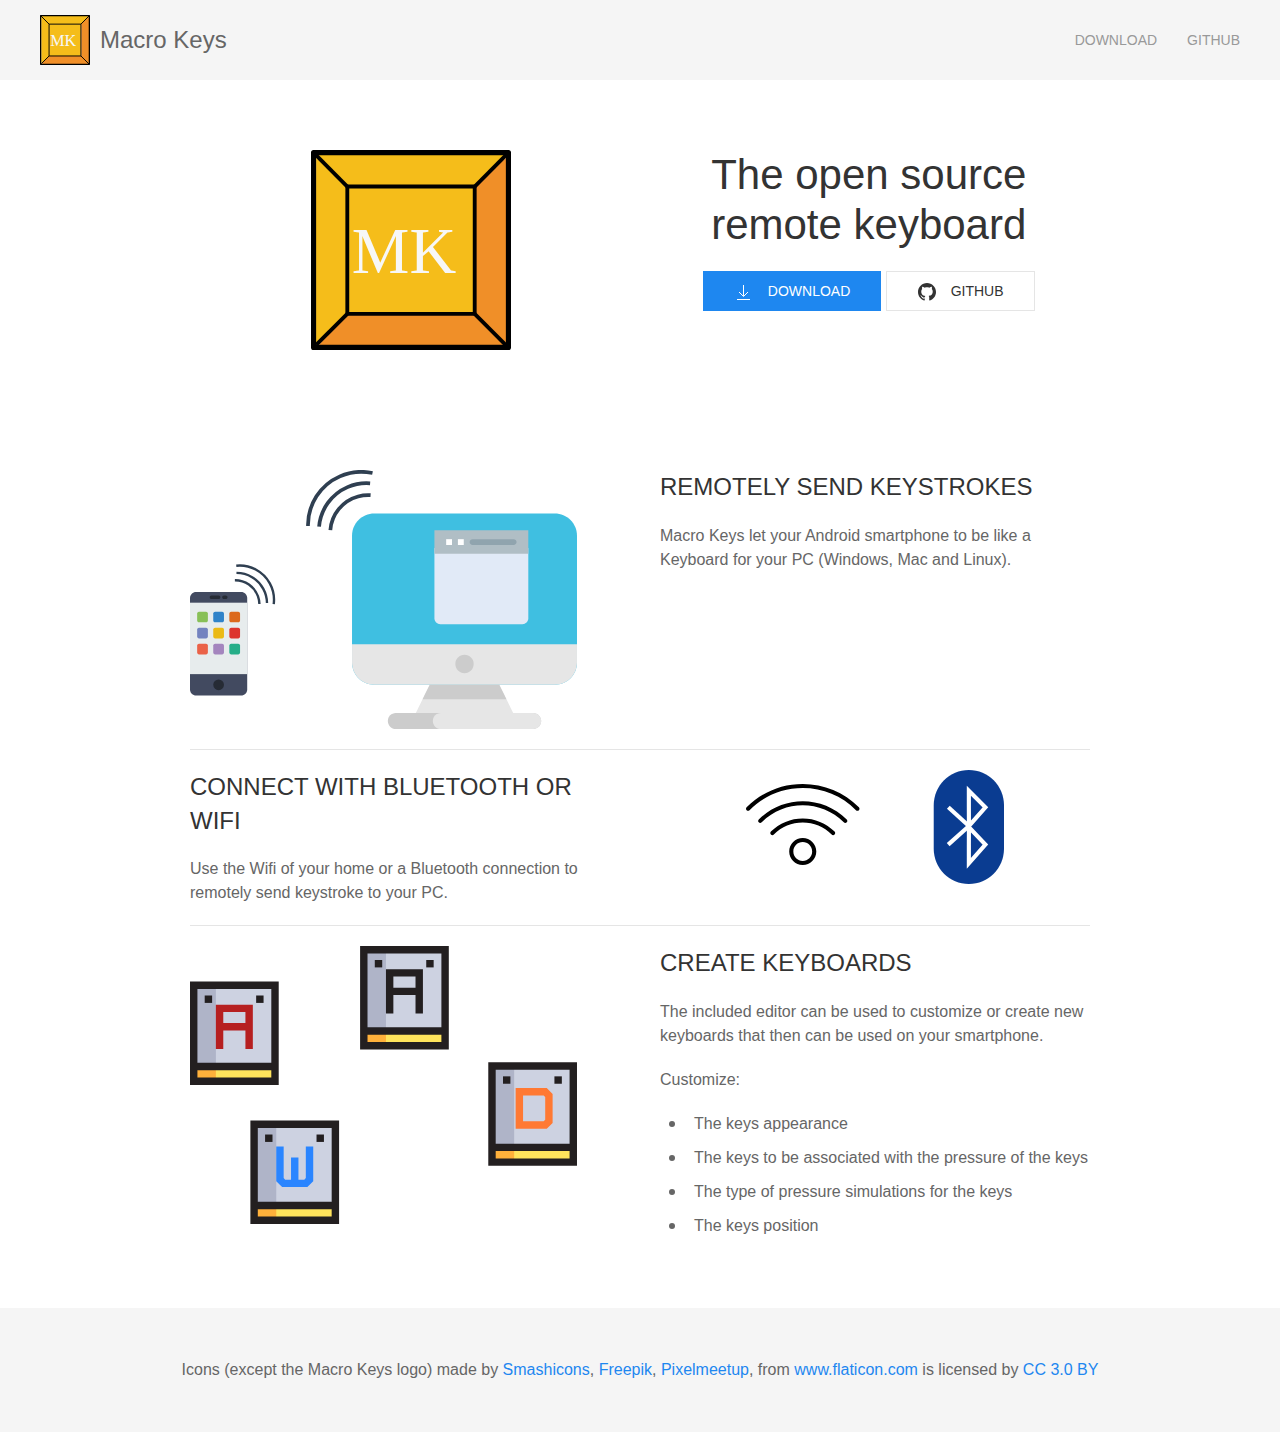
==== index.html @ ec8d1be9 "Fixed margin between images and text on smartphones" ====
<!DOCTYPE html>

<html>

<head>
	<meta name="viewport" content="width=device-width, initial-scale=1">

	<!-- UIkit CSS -->
	<link rel="stylesheet" href="uikit-3.1.4/css/uikit.min.css" />

	<!-- UIkit JS -->
	<script src="uikit-3.1.4/js/uikit.min.js"></script>
	<script src="uikit-3.1.4/js/uikit-icons.min.js"></script>

	<link rel="stylesheet" type="text/css" href="css/main.css" />

	<title>Macro Keys</title>
	<link rel="icon" href="img/macrokeys-logo.png">
</head>

<body>
	<!-- Navbar -->
	<div uk-sticky="media: 960" class="uk-navbar-container tm-navbar-container uk-sticky">
		<div class="uk-container uk-container-expand navbar">
			<nav class="uk-navbar  navbar" uk-navbar>
				<div class="uk-navbar-left">
					<a href="index.html" class="uk-navbar-item uk-logo">
						<img class="uk-margin-small-right uk-img" src="img/macrokeys-logo.svg" width="50">
						Macro Keys
					</a>
				</div>
				<div class="uk-navbar-right">
					<ul class="uk-navbar-nav">
						<li class="uk-parent">
							<a href="download.html">Download</a>
						</li>
						<li class="uk-parent">
							<a href="github.html">GitHub</a>
						</li>
					</ul>
				</div>
			</nav>
		</div>
	</div>

	<div class="tm-main uk-section uk-section-default">
		<div class="uk-container uk-container-small uk-position-relative">

			<div class="main-section uk-grid-small uk-child-width-expand@s uk-text-center" uk-grid>
				<div>
					<img src="img/macrokeys-logo.svg" width="200">
				</div>
				<div>
					<h1 class="uk-h1 tm-heading-fragment">The open source remote keyboard</h1>
					<div>
						<a href="download.html" class="uk-button uk-button-primary">
							<span class="uk-margin-small-right" uk-icon="download"></span>
							Download
						</a>
						<a href="github.html" class="uk-button uk-button-default">
							<span class="uk-margin-small-right" uk-icon="github"></span>
							Github
						</a>
					</div>
				</div>
			</div>

			<div class="uk-child-width-expand@s" uk-grid>
				<div>
					<img src="img/smartphone-pc-comunication.svg" width="90%">
				</div>
				<div>
					<h1 class="uk-h3 tm-heading-fragment">REMOTELY SEND KEYSTROKES</h1>
					<p>
						Macro Keys let your Android smartphone to be like a Keyboard
						for your PC (Windows, Mac and Linux).
					</p>
				</div>
			</div>

			<hr>


			<div class="uk-child-width-expand@s" uk-grid>
				<div>
					<h1 class="uk-h3 tm-heading-fragment">CONNECT WITH BLUETOOTH OR WIFI</h1>
					<p>
						Use the Wifi of your home or a Bluetooth connection to remotely send keystroke to your PC.
					</p>
				</div>
				<div>
					<img class="uk-align-center" src="img/connection-types.svg" width="60%">
				</div>
			</div>

			<hr>

			<div class="uk-child-width-expand@s" uk-grid>
				<div>
					<img src="img/custom-keys.svg" width="90%">
				</div>
				<div>
					<h1 class="uk-h3 tm-heading-fragment">CREATE KEYBOARDS</h1>
					<p>
						The included editor can be used to customize or create new
						keyboards that then can be used on your smartphone.
					</p>

					<p>Customize:</p>
					<ul class="uk-list uk-list-bullet">
						<li>The keys appearance</li>
						<li>The keys to be associated with the pressure of the keys</li>
						<li>The type of pressure simulations for the keys</li>
						<li>The keys position</li>
					</ul>
				</div>
			</div>
		</div>
	</div>

	<!-- Footer -->
	<div class="footer">
		<div class="uk-container uk-container-center uk-text-center">
			<!-- Icon credits -->
			<div>Icons (except the Macro Keys logo) made by
				<a href="https://www.flaticon.com/authors/smashicons" title="Smashicons">Smashicons</a>,
				<a href="https://www.freepik.com/" title="Freepik">Freepik</a>,
				<a href="https://www.flaticon.com/authors/pixelmeetup" title="Pixelmeetup">Pixelmeetup</a>,
				from
				<a href="https://www.flaticon.com/" title="Flaticon">www.flaticon.com</a> is licensed by
				<a href="http://creativecommons.org/licenses/by/3.0/" title="Creative Commons BY 3.0" target="_blank">CC
					3.0 BY</a>
			</div>
		</div>
	</div>

</body>

</html>
---- css/main.css ----
.main-section {
    margin-bottom: 120px;
}

.navbar {
    background-color: #f5f5f5;
}

.footer {
    background-color: #f5f5f5;
    padding: 50px 0 50px 0;
}

.github-page-text {
    height: 70px;
}
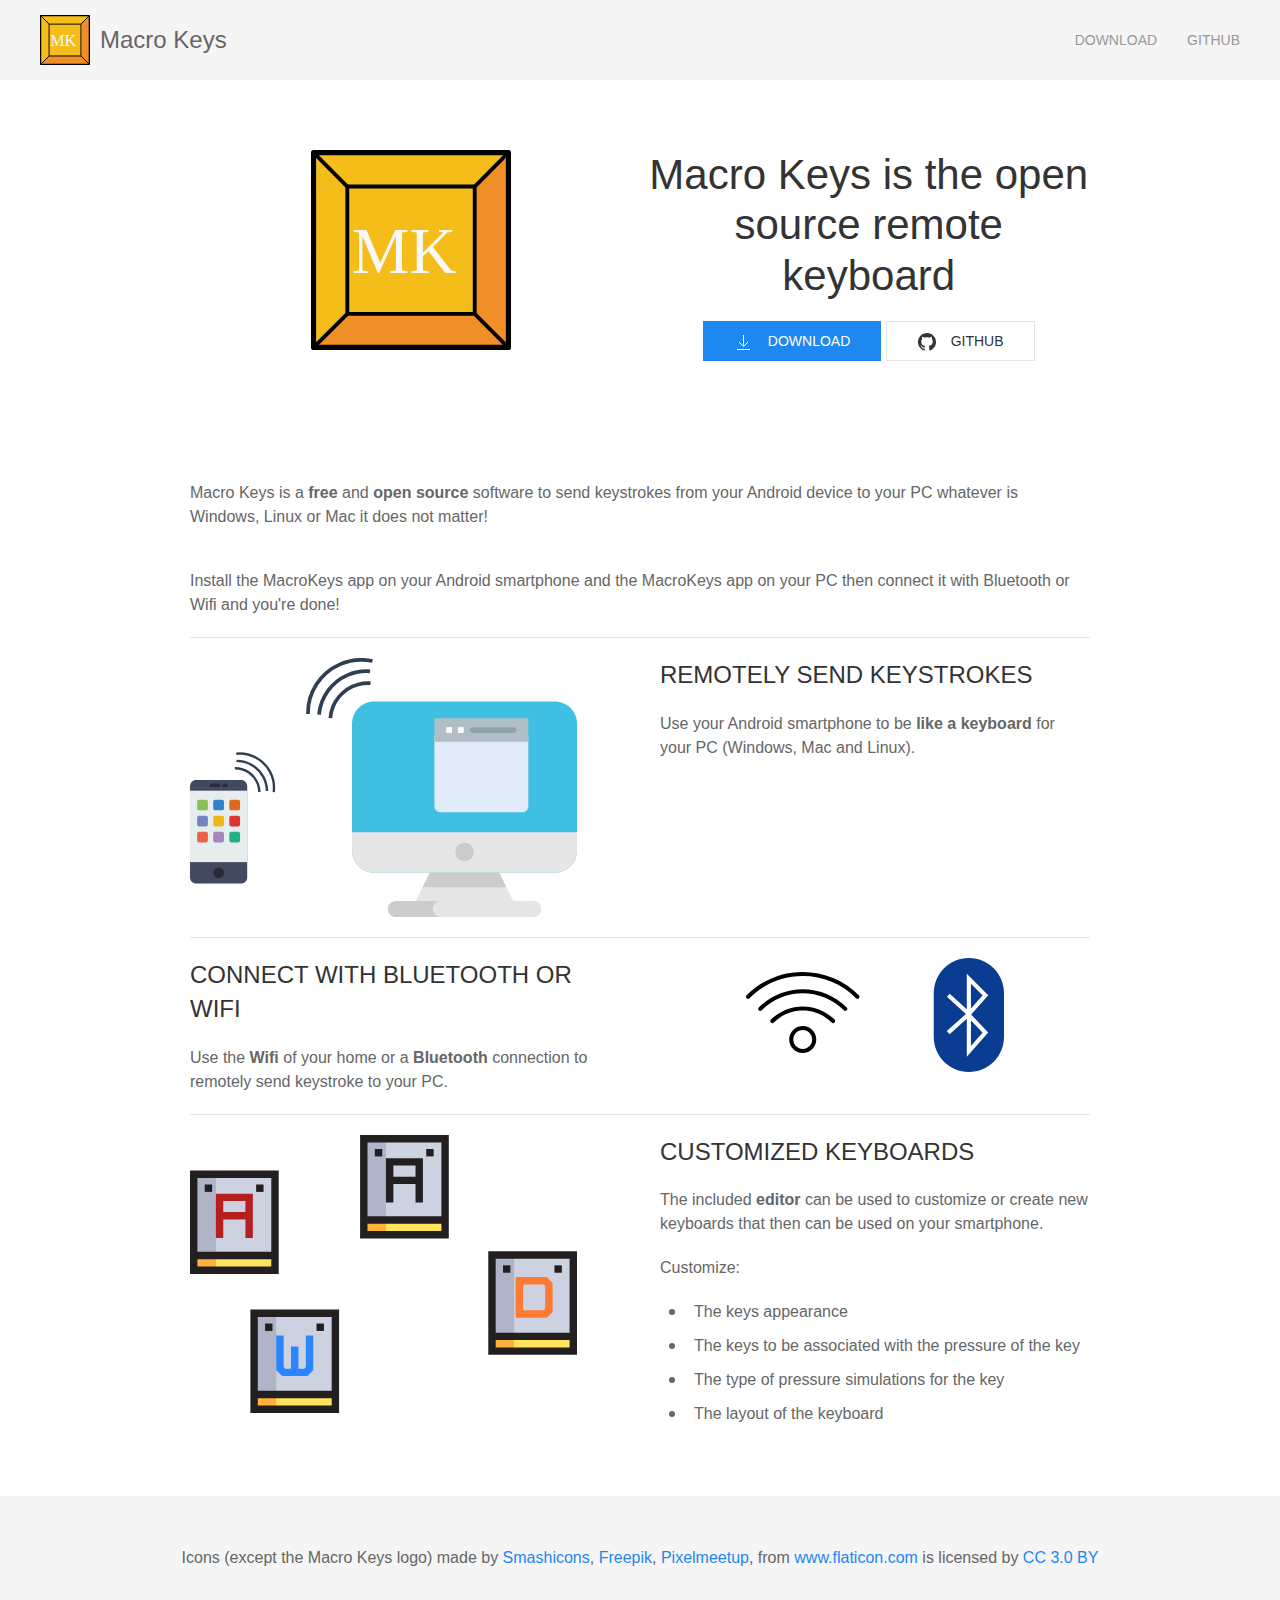
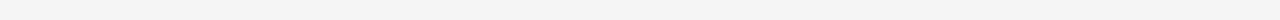
==== commit 1c325982: "Updated index content" ====
--- a/index.html
+++ b/index.html
@@ -3,14 +3,26 @@
 <html>
 
 <head>
+	<!-- Global site tag (gtag.js) - Google Analytics -->
+	<script async src="https://www.googletagmanager.com/gtag/js?id=UA-139187183-1"></script>
+	<script>
+		window.dataLayer = window.dataLayer || [];
+		function gtag(){dataLayer.push(arguments);}
+		gtag('js', new Date());
+
+		gtag('config', 'UA-139187183-1');
+	</script>
+
 	<meta name="viewport" content="width=device-width, initial-scale=1">
 
+	<meta name="description" content="Free open source remote keyboard with you're device">
+
 	<!-- UIkit CSS -->
-	<link rel="stylesheet" href="uikit-3.1.4/css/uikit.min.css" />
+	<link rel="stylesheet" href="uikit/css/uikit.min.css" />
 
 	<!-- UIkit JS -->
-	<script src="uikit-3.1.4/js/uikit.min.js"></script>
-	<script src="uikit-3.1.4/js/uikit-icons.min.js"></script>
+	<script src="uikit/js/uikit.min.js"></script>
+	<script src="uikit/js/uikit-icons.min.js"></script>
 
 	<link rel="stylesheet" type="text/css" href="css/main.css" />
 
@@ -51,7 +63,7 @@
 					<img src="img/macrokeys-logo.svg" width="200">
 				</div>
 				<div>
-					<h1 class="uk-h1 tm-heading-fragment">The open source remote keyboard</h1>
+					<h1 class="uk-h1 tm-heading-fragment">Macro Keys is the open source remote keyboard</h1>
 					<div>
 						<a href="download.html" class="uk-button uk-button-primary">
 							<span class="uk-margin-small-right" uk-icon="download"></span>
@@ -65,14 +77,26 @@
 				</div>
 			</div>
 
+			<div class="uk-child-expand@s" uk-grid>
+					<p>
+						Macro Keys is a <b>free</b> and <b>open source</b> software to send keystrokes from your Android
+						device to your PC whatever is Windows, Linux or Mac it does not matter!
+					</p>
+					<p>
+						Install the MacroKeys app on your Android smartphone and the MacroKeys app on your PC then connect it with Bluetooth or Wifi and you're done!
+					</p>
+			</div>
+
+			<hr/>
+
 			<div class="uk-child-width-expand@s" uk-grid>
 				<div>
 					<img src="img/smartphone-pc-comunication.svg" width="90%">
 				</div>
 				<div>
-					<h1 class="uk-h3 tm-heading-fragment">REMOTELY SEND KEYSTROKES</h1>
+					<h2 class="uk-h3 tm-heading-fragment">REMOTELY SEND KEYSTROKES</h2>
 					<p>
-						Macro Keys let your Android smartphone to be like a Keyboard
+						Use your Android smartphone to be <b>like a keyboard</b>
 						for your PC (Windows, Mac and Linux).
 					</p>
 				</div>
@@ -80,12 +104,11 @@
 
 			<hr>
 
-
 			<div class="uk-child-width-expand@s" uk-grid>
 				<div>
-					<h1 class="uk-h3 tm-heading-fragment">CONNECT WITH BLUETOOTH OR WIFI</h1>
+					<h2 class="uk-h3 tm-heading-fragment">CONNECT WITH BLUETOOTH OR WIFI</h2>
 					<p>
-						Use the Wifi of your home or a Bluetooth connection to remotely send keystroke to your PC.
+						Use the <b>Wifi</b> of your home or a <b>Bluetooth</b> connection to remotely send keystroke to your PC.
 					</p>
 				</div>
 				<div>
@@ -100,18 +123,18 @@
 					<img src="img/custom-keys.svg" width="90%">
 				</div>
 				<div>
-					<h1 class="uk-h3 tm-heading-fragment">CREATE KEYBOARDS</h1>
+					<h2 class="uk-h3 tm-heading-fragment">CUSTOMIZED KEYBOARDS</h2>
 					<p>
-						The included editor can be used to customize or create new
+						The included <b>editor</b> can be used to customize or create new
 						keyboards that then can be used on your smartphone.
 					</p>
 
 					<p>Customize:</p>
 					<ul class="uk-list uk-list-bullet">
 						<li>The keys appearance</li>
-						<li>The keys to be associated with the pressure of the keys</li>
-						<li>The type of pressure simulations for the keys</li>
-						<li>The keys position</li>
+						<li>The keys to be associated with the pressure of the key</li>
+						<li>The type of pressure simulations for the key</li>
+						<li>The layout of the keyboard</li>
 					</ul>
 				</div>
 			</div>
--- a/css/main.css
+++ b/css/main.css
@@ -11,6 +11,28 @@
     padding: 50px 0 50px 0;
 }
 
+@media (min-width: 640px) {
+    /* Footer for a small page */
+    .footer-small-page {
+        width: 100%;
+        background-color: #f5f5f5;
+        padding: 50px 0 50px 0;
+        left: 0;
+        bottom: 0;
+        position: fixed;
+    }
+}
+
+@media (max-width: 640px) {
+    /* Footer for a small page */
+    .footer-small-page {
+        background-color: #f5f5f5;
+        padding: 50px 0 50px 0;
+    }
+}
+
+
+
 .github-page-text {
     height: 70px;
 }